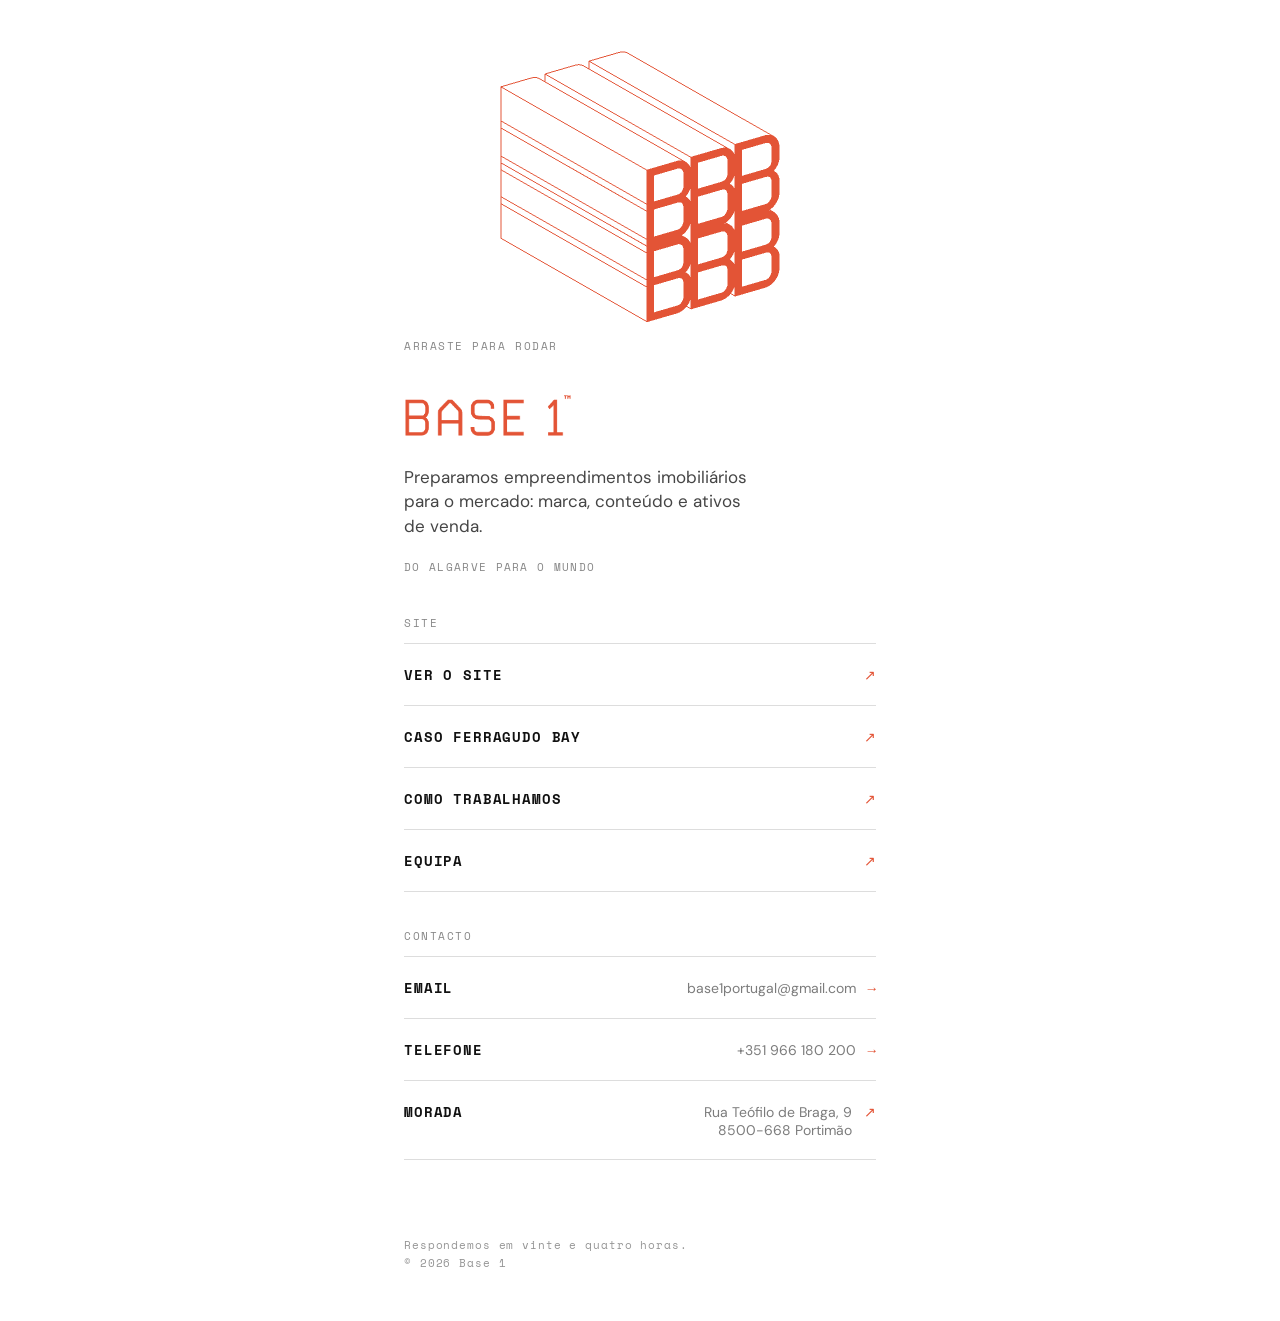
==== links/index.html @ bd5477a3 "Links: tijolo 3D e logótipo no laranja Base 1 (#E35436) Co-Authored-By: Claude Opus 5.5 <noreply@ant" ====
<!DOCTYPE html>
<html lang="pt-PT">
<head>
<meta charset="utf-8">
<meta name="viewport" content="width=device-width, initial-scale=1">
<title>Base 1 · Links</title>
<meta name="robots" content="noindex">
<link rel="icon" href="../favicon-32.png" sizes="32x32">
<link rel="apple-touch-icon" href="../apple-touch-icon.png">
<meta name="description" content="Base 1. Preparamos empreendimentos imobiliários para o mercado.">
<style>
@font-face{font-family:"Space Mono";font-weight:400;src:url(../assets/fonts/space-mono-400.woff2) format("woff2");font-display:swap}
@font-face{font-family:"Space Mono";font-weight:700;src:url(../assets/fonts/space-mono-700.woff2) format("woff2");font-display:swap}
@font-face{font-family:"DM Sans";font-weight:400;src:url(../assets/fonts/dm-sans-400.woff2) format("woff2");font-display:swap}
@font-face{font-family:"DM Sans";font-weight:500;src:url(../assets/fonts/dm-sans-500.woff2) format("woff2");font-display:swap}
:root{--ground:#FFFFFF;--ink:#111111;--orange:#E35436;--line:rgba(17,17,17,.14)}
*{box-sizing:border-box;margin:0;padding:0}
html,body{background:#FFFFFF;color:var(--ink)}
body{font-family:"DM Sans",system-ui,sans-serif;min-height:100vh;display:flex;flex-direction:column;-webkit-font-smoothing:antialiased}
.mono{font-family:"Space Mono",ui-monospace,monospace}
.wrap{width:100%;max-width:520px;margin:0 auto;padding:0 24px}
header{padding:56px 0 40px}
header img{display:block;width:168px;height:auto}
.lede{margin-top:28px;font-size:17px;line-height:1.45;max-width:30ch;color:rgba(17,17,17,.78)}
.tag{margin-top:20px;font-size:11px;letter-spacing:.12em;text-transform:uppercase;color:rgba(17,17,17,.5)}
.label{font-size:11px;letter-spacing:.14em;text-transform:uppercase;color:rgba(17,17,17,.5);padding:0 0 12px}
ul{list-style:none;border-top:1px solid var(--line)}
li{border-bottom:1px solid var(--line)}
.link{display:flex;justify-content:space-between;align-items:baseline;gap:16px;padding:20px 0;color:var(--ink);text-decoration:none;transition:color .15s,padding .15s}
.link .t{font-family:"Space Mono",monospace;font-weight:700;font-size:14px;letter-spacing:.06em;text-transform:uppercase}
.link .d{font-size:14px;color:rgba(17,17,17,.55);text-align:right;word-break:break-word}
.link .a{font-family:"Space Mono",monospace;font-size:14px;color:var(--orange);flex:none}
.link .r{display:flex;gap:12px;align-items:baseline;min-width:0}
.link:hover,.link:focus-visible{color:var(--orange);padding-left:8px;outline:none}
.link:hover .d{color:var(--ink)}
.group{margin-bottom:36px}
footer{margin-top:auto;padding:40px 0 48px}
footer p{font-family:"Space Mono",monospace;font-size:11px;letter-spacing:.08em;line-height:1.7;color:rgba(17,17,17,.45)}
.toast{position:fixed;left:50%;bottom:24px;transform:translateX(-50%) translateY(20px);background:var(--ink);color:#FFFFFF;font-family:"Space Mono",monospace;font-size:12px;letter-spacing:.08em;text-transform:uppercase;padding:10px 16px;opacity:0;transition:.2s;pointer-events:none}
.toast.on{opacity:1;transform:translateX(-50%)}
button.link{width:100%;background:none;border:0;font:inherit;cursor:pointer;text-align:left}
.hero{background:var(--ground);color:var(--ink);position:relative}
.hero canvas{display:block;width:100%;height:clamp(240px,70vw,370px);cursor:grab;touch-action:none;outline:none}
.hero canvas:active{cursor:grabbing}
.hero .hint{position:absolute;left:0;right:0;bottom:16px;font-family:"Space Mono",monospace;font-size:11px;letter-spacing:.14em;text-transform:uppercase;color:rgba(17,17,17,.5);pointer-events:none;transition:opacity .4s}
.hero .hint .wrap{display:flex;justify-content:space-between}
.hero .fallback{display:none;padding:48px 24px;justify-content:center}
.hero .fallback svg{width:min(70vw,320px);height:auto}
.hero.nogl canvas,.hero.nogl .hint{display:none}
.hero.nogl .fallback{display:flex}
</style>
</head>
<body>
<section class="hero" id="hero" aria-label="Tijolo Base 1 em 3D: arraste para rodar">
  <canvas id="brick" tabindex="0" aria-label="Tijolo Base 1 em 3D. Arraste ou use as setas para rodar."></canvas>
  <div class="hint"><div class="wrap"><span>Arraste para rodar</span></div></div>
  <div class="fallback"><svg id="Camada_2" data-name="Camada 2" xmlns="http://www.w3.org/2000/svg" viewBox="0 0 447.11 453.92">
  <g id="Camada_1-2" data-name="Camada 1">
    <path fill="#E35436" d="M447.11,238.6v-14.44c0-8.06-2.98-14.99-7.98-19.83l.4-.4L235.58,0l-.12.12v-.03h-67.9l-.02-.02-.02.02H.5v.5h-.5v258.79h1v-1.04l195.57,195.57.71-.71L1,256.93v-58.39l195.57,195.57.35-.35v58.84h56.46c7.61,0,14.2-2.72,18.96-7.33l7.68,7.68.35-.35h56.4c7.6,0,14.17-2.71,18.93-7.3l7.65,7.65.35-.35h0s56.46,0,56.46,0c15.61,0,26.93-11.42,26.93-27.15v-17.5c0-12.09-8.75-18.17-11.35-19.71,2.58-1.69,11.35-8.45,11.35-21.85v-14.44c0-15.73-11.33-27.15-26.93-27.15,15.61,0,26.93-11.42,26.93-27.15v-17.5c0-12.09-8.75-18.17-11.35-19.71,2.58-1.69,11.35-8.45,11.35-21.85ZM196.93,253.39L1,57.46V1.8l195.57,195.57.71-.71L1.71,1.09h66.86l200.76,200.76c-4.38-3.08-9.83-4.84-15.95-4.84h-56.46v56.37ZM196.93,335.82L1,139.89v-21.74l195.57,195.57.35-.35v22.45ZM1,141.31l195.57,195.57.35-.35v44.65L1,185.25v-43.94ZM1,116.74v-45.99l195.57,195.57.35-.35v46.69L1,116.74ZM1,69.33v-10.46l195.57,195.57.35-.35v11.16L1,69.33ZM253.82,265.97c9.61,0,13.53,4.75,13.53,16.38v17.28c0,6.49-5.32,13.75-12.44,13.75h-45.68v-47.4h44.58ZM209.24,254.1v-45.43h45.69c7.33,0,12.43,7.24,12.43,13.75v15.97c0,11.16-4.24,15.72-14.62,15.72h-43.5ZM280.32,297.66v54.3c0-15.73-11.33-27.15-26.93-27.15,15.61,0,26.93-11.42,26.93-27.15ZM268.97,260.45c2.58-1.69,11.35-8.45,11.35-21.85v41.56c0-12.09-8.75-18.17-11.35-19.71ZM209.24,336.46h45.69c7.33,0,12.43,7.24,12.43,13.75v15.97c0,11.16-4.24,15.72-14.62,15.72h-43.5v-45.43ZM280.32,366.39v41.56c0-12.09-8.75-18.17-11.35-19.71,2.58-1.69,11.35-8.45,11.35-21.85ZM280.32,224.17c0-7.6-2.65-14.19-7.14-18.97l.45-.45L69.98,1.09h13.71l196.28,196.28.71-.71L85.1,1.09h66.72l200.43,200.43c-4.29-2.87-9.57-4.5-15.47-4.5h-56.46v27.15ZM337.21,265.97c9.61,0,13.53,4.75,13.53,16.38v17.28c0,6.49-5.32,13.75-12.44,13.75h-45.68v-47.4h44.58ZM292.63,254.1v-45.43h45.69c7.33,0,12.43,7.24,12.43,13.75v15.97c0,11.16-4.24,15.72-14.62,15.72h-43.5ZM363.71,297.66v54.3c0-15.73-11.33-27.15-26.93-27.15,15.61,0,26.93-11.42,26.93-27.15ZM352.36,260.45c2.58-1.69,11.35-8.45,11.35-21.85v41.56c0-12.09-8.75-18.17-11.35-19.71ZM292.63,336.46h45.69c7.33,0,12.43,7.24,12.43,13.75v15.97c0,11.16-4.24,15.72-14.62,15.72h-43.5v-45.43ZM363.71,366.39v41.56c0-12.09-8.75-18.17-11.35-19.71,2.58-1.69,11.35-8.45,11.35-21.85ZM355.71,204.32l.38-.38L153.23,1.09h13.91l196.25,196.25.32-.32v27.15c0-8.07-2.99-15.01-8-19.85ZM1,197.12v-10.46l195.57,195.57.35-.35v11.16L1,197.12ZM254.92,441.16h-45.68v-47.4h44.58c9.61,0,13.53,4.75,13.53,16.38v17.28c0,6.49-5.32,13.75-12.44,13.75ZM273.05,444.56c4.57-4.8,7.27-11.44,7.27-19.11v26.38l-7.27-7.27ZM338.31,441.16h-45.68v-47.4h44.58c9.61,0,13.53,4.75,13.53,16.38v17.28c0,6.49-5.32,13.75-12.44,13.75ZM356.41,444.59c4.59-4.8,7.3-11.45,7.3-19.14v26.44l-7.3-7.3ZM434.14,427.41c0,6.49-5.32,13.75-12.44,13.75h-45.68v-47.4h44.58c9.61,0,13.53,4.75,13.53,16.38v17.28ZM421.71,336.46c7.33,0,12.43,7.24,12.43,13.75v15.97c0,11.16-4.24,15.72-14.62,15.72h-43.5v-45.43h45.69ZM434.14,299.62c0,6.49-5.32,13.75-12.44,13.75h-45.68v-47.4h44.58c9.61,0,13.53,4.75,13.53,16.38v17.28ZM434.14,238.38c0,11.16-4.24,15.72-14.62,15.72h-43.5v-45.43h45.69c7.33,0,12.43,7.24,12.43,13.75v15.97ZM420.17,197.02h-56.46l.39-.39L168.56,1.09h66.7l200.53,200.53c-4.32-2.93-9.65-4.6-15.61-4.6Z"/>
  </g>
</svg></div>
</section>
<div class="wrap">
  <header style="padding-top:24px">
    <img src="../assets/img/base1-logo-orange.png" alt="Base 1" width="499" height="127">
    <p class="lede">Preparamos empreendimentos imobiliários para o mercado: marca, conteúdo e ativos de venda.</p>
    <p class="tag mono">Do Algarve para o mundo</p>
  </header>

  <main>

    <section class="group">
      <p class="label mono">Site</p>
      <ul>
        <li><a class="link" href="../"><span class="t">Ver o site</span><span class="a">↗</span></a></li>
        <li><a class="link" href="../#caso"><span class="t">Caso Ferragudo Bay</span><span class="a">↗</span></a></li>
        <li><a class="link" href="../#metodo"><span class="t">Como trabalhamos</span><span class="a">↗</span></a></li>
        <li><a class="link" href="../#equipa"><span class="t">Equipa</span><span class="a">↗</span></a></li>
      </ul>
    </section>

    <section class="group">
      <p class="label mono">Contacto</p>
      <ul>
        <li><a class="link" href="mailto:base1portugal@gmail.com" data-copy="base1portugal@gmail.com"><span class="t">Email</span><span class="r"><span class="d">base1portugal@gmail.com</span><span class="a">→</span></span></a></li>
        <li><a class="link" href="tel:+351966180200" data-copy="+351 966 180 200"><span class="t">Telefone</span><span class="r"><span class="d">+351 966 180 200</span><span class="a">→</span></span></a></li>
        <li><a class="link" href="https://www.google.com/maps/search/?api=1&amp;query=Rua+Te%C3%B3filo+de+Braga+9+8500-668+Portim%C3%A3o" target="_blank" rel="noopener"><span class="t">Morada</span><span class="r"><span class="d">Rua Teófilo de Braga, 9<br>8500-668 Portimão</span><span class="a">↗</span></span></a></li>
      </ul>
    </section>
  </main>

  <footer>
    <p>Respondemos em vinte e quatro horas.<br>© 2026 Base 1</p>
  </footer>
</div>
<div class="toast" id="toast">Copiado</div>
<script>
// mailto/tel nem sempre abrem dentro de apps (ex.: browser do Instagram); copia o contacto como apoio.
document.querySelectorAll('[data-copy]').forEach(function(a){
  a.addEventListener('click',function(){
    var v=a.getAttribute('data-copy');
    try{navigator.clipboard.writeText(v).then(function(){
      var t=document.getElementById('toast');t.textContent='Copiado: '+v;t.classList.add('on');
      setTimeout(function(){t.classList.remove('on')},1800);
    }).catch(function(){});}catch(e){}
  });
});
</script>
<script src="../assets/js/three.min.js"></script>
<script src="../assets/js/tijolo.js"></script>
</body>
</html>
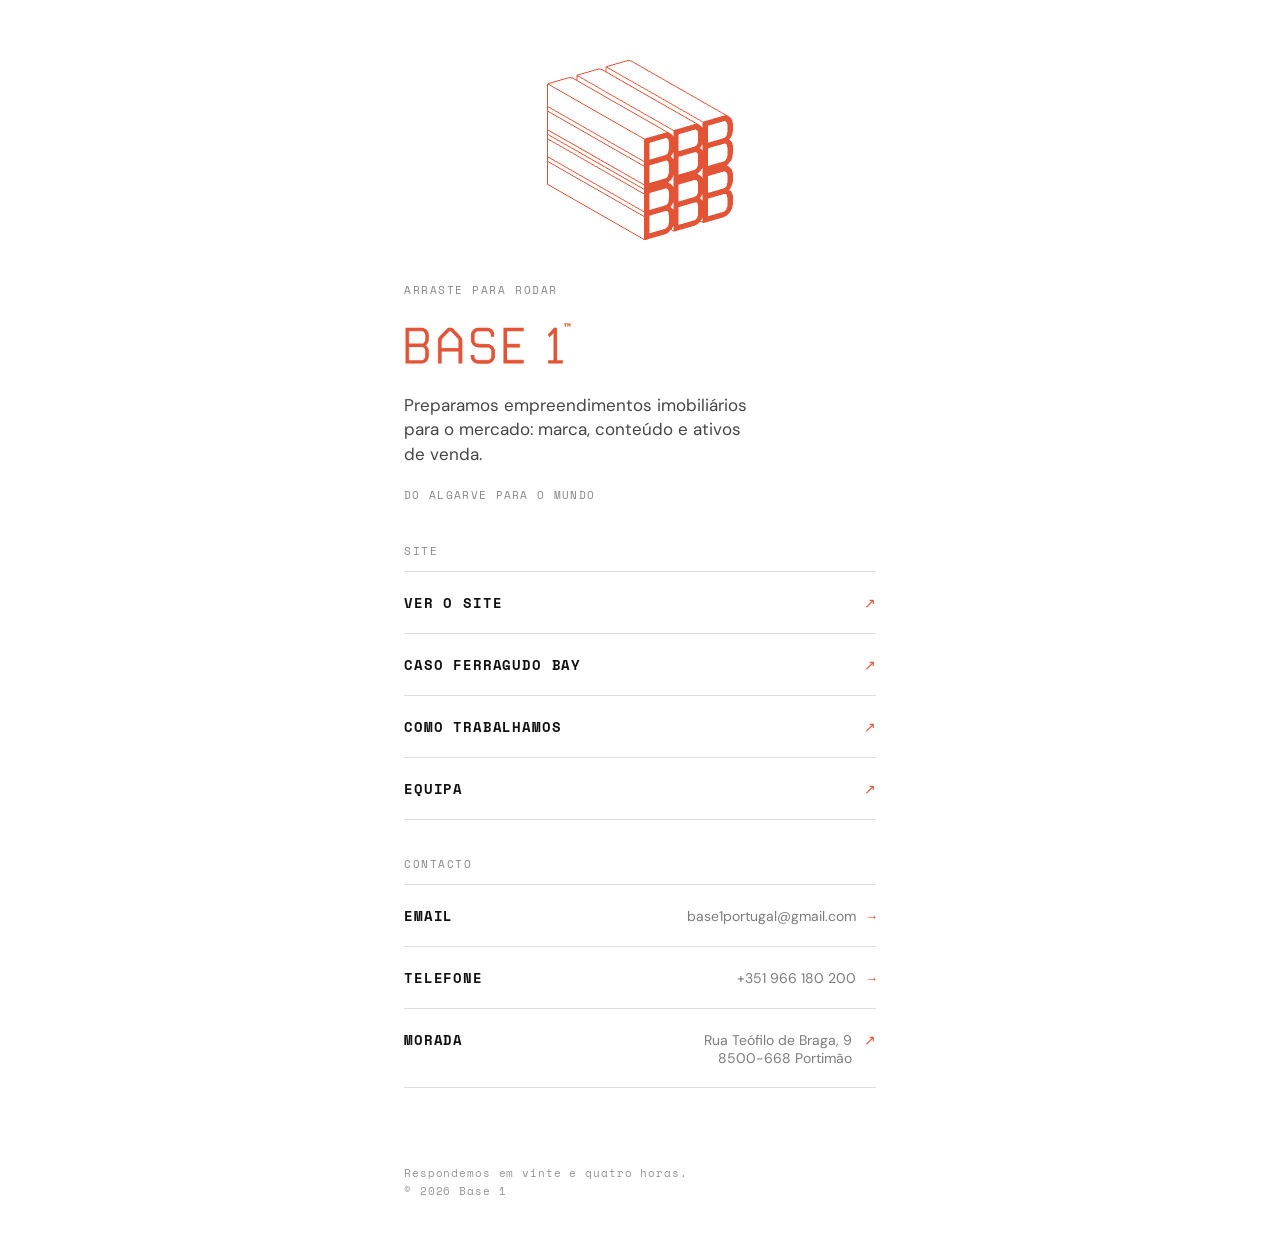
==== commit 3f88c0d4: "Links: tijolo 3D mais um terço mais pequeno Co-Authored-By: Claude Opus 5.5 <noreply@anthropic.com> " ====
--- a/links/index.html
+++ b/links/index.html
@@ -40,9 +40,9 @@
 .toast.on{opacity:1;transform:translateX(-50%)}
 button.link{width:100%;background:none;border:0;font:inherit;cursor:pointer;text-align:left}
 .hero{background:var(--ground);color:var(--ink);position:relative}
-.hero canvas{display:block;width:100%;height:clamp(240px,70vw,370px);cursor:grab;touch-action:none;outline:none}
+.hero{padding-top:24px}.hero canvas{display:block;width:100%;height:clamp(170px,47vw,250px);cursor:grab;touch-action:none;outline:none}
 .hero canvas:active{cursor:grabbing}
-.hero .hint{position:absolute;left:0;right:0;bottom:16px;font-family:"Space Mono",monospace;font-size:11px;letter-spacing:.14em;text-transform:uppercase;color:rgba(17,17,17,.5);pointer-events:none;transition:opacity .4s}
+.hero .hint{position:static;padding:8px 0 0;font-family:"Space Mono",monospace;font-size:11px;letter-spacing:.14em;text-transform:uppercase;color:rgba(17,17,17,.5);pointer-events:none;transition:opacity .4s}
 .hero .hint .wrap{display:flex;justify-content:space-between}
 .hero .fallback{display:none;padding:48px 24px;justify-content:center}
 .hero .fallback svg{width:min(70vw,320px);height:auto}
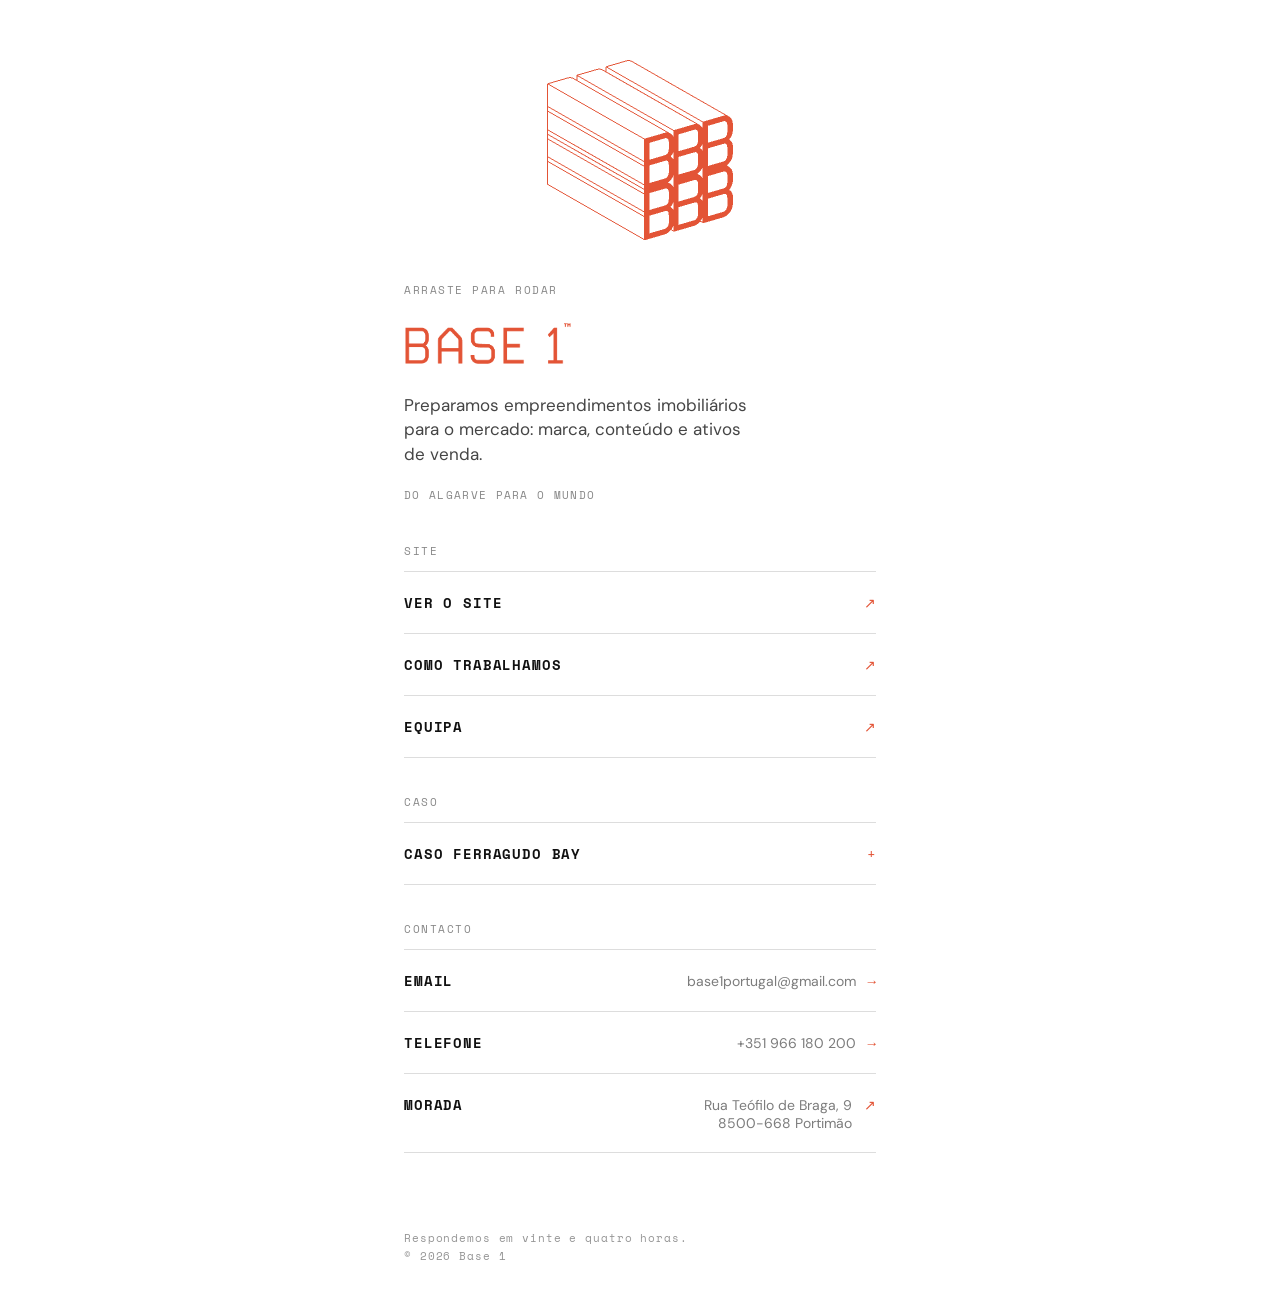
==== commit 15b5d3e2: "Links: caso Ferragudo Bay passa para baixo, numa secção que abre ao tocar Sai da lista do site e fic" ====
--- a/links/index.html
+++ b/links/index.html
@@ -48,6 +48,37 @@
 .hero .fallback svg{width:min(70vw,320px);height:auto}
 .hero.nogl canvas,.hero.nogl .hint{display:none}
 .hero.nogl .fallback{display:flex}
+
+/* Caso Ferragudo Bay: abre ao tocar. Usa a paleta do Ferragudo Bay, não o laranja da Base 1. */
+:root{--fb-stone:#F2ECE2;--fb-navy:#213B4F;--fb-clay:#A45F4C;--fb-mist:#C8D1D9;--fb-sky:#9CC3EA}
+details.case{border-top:1px solid var(--line);border-bottom:1px solid var(--line)}
+details.case summary{list-style:none;cursor:pointer}
+details.case summary::-webkit-details-marker{display:none}
+details.case .a.open{display:none}
+details.case[open] .a.open{display:inline}
+details.case[open] .a.closed{display:none}
+.cb{color:var(--fb-navy);padding:4px 0 32px;display:flex;flex-direction:column;gap:28px}
+.cb img,.cb video{display:block;width:100%;height:auto;background:var(--fb-stone)}
+.cb .k{font-family:"Space Mono",monospace;font-size:11px;letter-spacing:.14em;text-transform:uppercase;color:var(--fb-clay);margin-bottom:8px;display:block}
+.cb h3,.cb .caps{font-family:"Space Mono",monospace;font-weight:700;text-transform:uppercase;letter-spacing:.02em;font-size:18px;line-height:1.3}
+.cb p{font-size:15px;line-height:1.5}
+.cb .blk{background:var(--fb-stone);padding:22px 20px;display:flex;flex-direction:column;gap:16px}
+.cb .blk.mist{background:var(--fb-mist)}
+.cb .blk.sky{background:var(--fb-sky)}
+.cb .blk.clay{background:var(--fb-clay);color:#FFFFFF}
+.cb .blk.clay .k{color:#FFFFFF;opacity:.75}
+.cb .blk.navy{background:var(--fb-navy);color:#FFFFFF}
+.cb ul.recs{list-style:none;border-top:1px solid rgba(33,59,79,.25)}
+.cb ul.recs li{border-bottom:1px solid rgba(33,59,79,.25);padding:10px 0;font-size:15px}
+.cb .fact .key{font-family:"Space Mono",monospace;font-weight:700;font-size:22px;display:block;margin-bottom:4px}
+.cb .fact{border-top:1px solid rgba(255,255,255,.35);padding-top:12px}
+.cb figure{display:flex;flex-direction:column;gap:8px}
+.cb figcaption{font-family:"Space Mono",monospace;font-size:11px;letter-spacing:.12em;text-transform:uppercase;color:rgba(33,59,79,.7);display:flex;justify-content:space-between;gap:12px}
+.cb figcaption a,.cb .more{color:var(--fb-navy)}
+.cb .big{font-family:"Space Mono",monospace;font-weight:700;font-size:44px;color:var(--fb-clay);line-height:1}
+.cb .meta{font-family:"Space Mono",monospace;font-size:11px;letter-spacing:.1em;text-transform:uppercase;color:rgba(33,59,79,.65);line-height:1.7}
+.cb .more{font-family:"Space Mono",monospace;font-weight:700;font-size:13px;letter-spacing:.06em;text-transform:uppercase;text-decoration:none;border-top:1px solid var(--fb-navy);padding-top:14px;display:flex;justify-content:space-between}
+.cb .logo img{background:none;width:60%;max-width:240px}
 </style>
 </head>
 <body>
@@ -73,10 +104,88 @@
       <p class="label mono">Site</p>
       <ul>
         <li><a class="link" href="../"><span class="t">Ver o site</span><span class="a">↗</span></a></li>
-        <li><a class="link" href="../#caso"><span class="t">Caso Ferragudo Bay</span><span class="a">↗</span></a></li>
         <li><a class="link" href="../#metodo"><span class="t">Como trabalhamos</span><span class="a">↗</span></a></li>
         <li><a class="link" href="../#equipa"><span class="t">Equipa</span><span class="a">↗</span></a></li>
       </ul>
+    </section>
+
+    <section class="group">
+      <p class="label mono">Caso</p>
+      <details class="case">
+        <summary class="link"><span class="t">Caso Ferragudo Bay</span><span class="a closed">+</span><span class="a open">−</span></summary>
+        <div class="cb">
+          <img src="../assets/img/fb-rooftop.jpg" width="1280" height="853" loading="lazy" alt="Rooftop do Ferragudo Bay ao anoitecer, com o estuário e Portimão ao fundo">
+          <div class="blk navy">
+            <p>Ferragudo, concelho de Lagoa. 45 frações em primeira linha de água, à entrada da vila. Para a Rising Stone.</p>
+            <p class="caps">Onde Ferragudo se abre.</p>
+          </div>
+
+          <div class="blk">
+            <span class="k">Ponto de partida</span>
+            <h3>Um bom projeto. Faltava dizer porquê.</h3>
+            <div><span class="k">O que recebemos</span><p>Uma localização rara, à entrada da vila e em primeira linha de água. Arquitetura desenhada e renders de qualidade.</p></div>
+            <div><span class="k">O que faltava</span><p>Uma razão clara para o comprador escolher este projeto e não outro do mesmo troço de costa.</p></div>
+            <div><span class="k">O que ficou</span><p style="color:var(--fb-clay)">Uma posição própria no mercado, traduzida numa marca e numa apresentação comercial coerente.</p></div>
+          </div>
+          <img src="../assets/img/fb-jardim.jpg" width="960" height="1067" loading="lazy" alt="Fachada e jardim de uma das casas do Ferragudo Bay">
+
+          <div class="blk mist">
+            <span class="k" style="color:var(--fb-navy)">Produto</span>
+            <h3>Antes de o comunicar, trabalhámos o produto com o promotor.</h3>
+            <p>Neste segmento, quem compra avalia a casa e também a forma como o condomínio é gerido.</p>
+            <p>Propusemos quatro acrescentos ao projeto. A Rising Stone incorporou os quatro.</p>
+            <ul class="recs"><li>Receção</li><li>Escritório de gestão</li><li>Áreas de pessoal e manutenção</li><li>Porta direta para a praia do estuário</li></ul>
+          </div>
+
+          <div class="blk clay">
+            <span class="k">Investigação</span>
+            <h3>Fomos ao lugar antes de desenhar seja o que for.</h3>
+            <div class="fact"><span class="key">1883</span><p>O empreendimento ocupa o chão da Fábrica da Praia do Paraíso, que começou a laborar em novembro de 1883. É a mais antiga registada no levantamento académico das duas margens do Arade.</p></div>
+            <div class="fact"><span class="key">Passagem</span><p>O sítio chama-se Passagem. É o nome oficial do lugar, com código postal próprio, e não um nome inventado para a marca.</p></div>
+            <div class="fact"><span class="key">80 m</span><p>Da entrada do condomínio à praia do estuário são cerca de oitenta metros, sem nada construído pelo meio.</p></div>
+            <p class="caps">Nada disto estava no material que recebemos.</p>
+          </div>
+          <img src="../assets/img/ferragudo-vila.jpg" width="1000" height="1500" loading="lazy" alt="A vila de Ferragudo vista da outra margem do Arade, com a igreja no alto e palmeiras em primeiro plano">
+
+          <div class="blk sky">
+            <span class="k" style="color:var(--fb-navy)">Marca · O conceito: A Passagem</span>
+            <p class="caps">Um lugar de passagem. Uma casa para ficar.</p>
+            <p><strong>A Passagem dá o conceito. A fábrica dá-lhe a prova.</strong></p>
+            <p>O nome do lugar passou a estruturar tudo: a narrativa, a hierarquia dos argumentos e a ordem por que o projeto se apresenta a um comprador.</p>
+            <div class="logo"><img src="../assets/img/fb-logo-completo.svg" width="1880" height="1616" loading="lazy" alt="Logótipo Ferragudo Bay"></div>
+          </div>
+
+          <div>
+            <span class="k">Ativos de venda · Lançamento</span>
+            <h3>De uma decisão inicial a tudo o que o comprador vê.</h3>
+            <p style="margin-top:12px">Marca e sistema visual. Narrativa e argumentário. Website. Filme. Outdoors. Lançamento online. Materiais para a equipa comercial.</p>
+          </div>
+          <figure>
+            <video controls preload="none" playsinline width="1920" height="1080" poster="../assets/img/fb-filme.jpg" aria-label="Filme do Ferragudo Bay"><source src="../assets/video/ferragudo-bay-teaser.mp4" type="video/mp4"></video>
+            <figcaption><span>Filme · 1 min</span></figcaption>
+          </figure>
+          <figure>
+            <a href="https://www.ferragudobay.com" target="_blank" rel="noopener" aria-label="Abrir o website do Ferragudo Bay"><img src="../assets/img/fb-website.jpg" width="1280" height="594" loading="lazy" alt="Página inicial do website do Ferragudo Bay"></a>
+            <figcaption><span>Website</span><a href="https://www.ferragudobay.com" target="_blank" rel="noopener">ferragudobay.com ↗</a></figcaption>
+          </figure>
+          <figure>
+            <img src="../assets/img/fb-outdoor-local.jpg" width="1024" height="561" loading="lazy" alt="Outdoor do Ferragudo Bay instalado numa estrada de Ferragudo">
+            <figcaption><span>Outdoor, no local</span></figcaption>
+          </figure>
+          <figure>
+            <img src="../assets/img/fb-outdoor-peca.jpg" width="1528" height="594" loading="lazy" alt="Peça do outdoor do Ferragudo Bay com lista de espera e código QR">
+            <figcaption><span>Outdoor, a peça</span></figcaption>
+          </figure>
+
+          <div>
+            <span class="k">Resultado</span>
+            <p class="big">50+</p>
+            <p style="margin-top:10px">contactos de interessados nos primeiros três dias do pré-lançamento online, a 19 de setembro de 2026. O lançamento oficial é em fevereiro de 2027.</p>
+          </div>
+          <p class="meta">Ferragudo Bay · 45 frações · Sítio da Passagem, Ferragudo · Promotor Rising Stone</p>
+          <a class="more" href="../#caso"><span>Ver o caso no site</span><span>↗</span></a>
+        </div>
+      </details>
     </section>
 
     <section class="group">
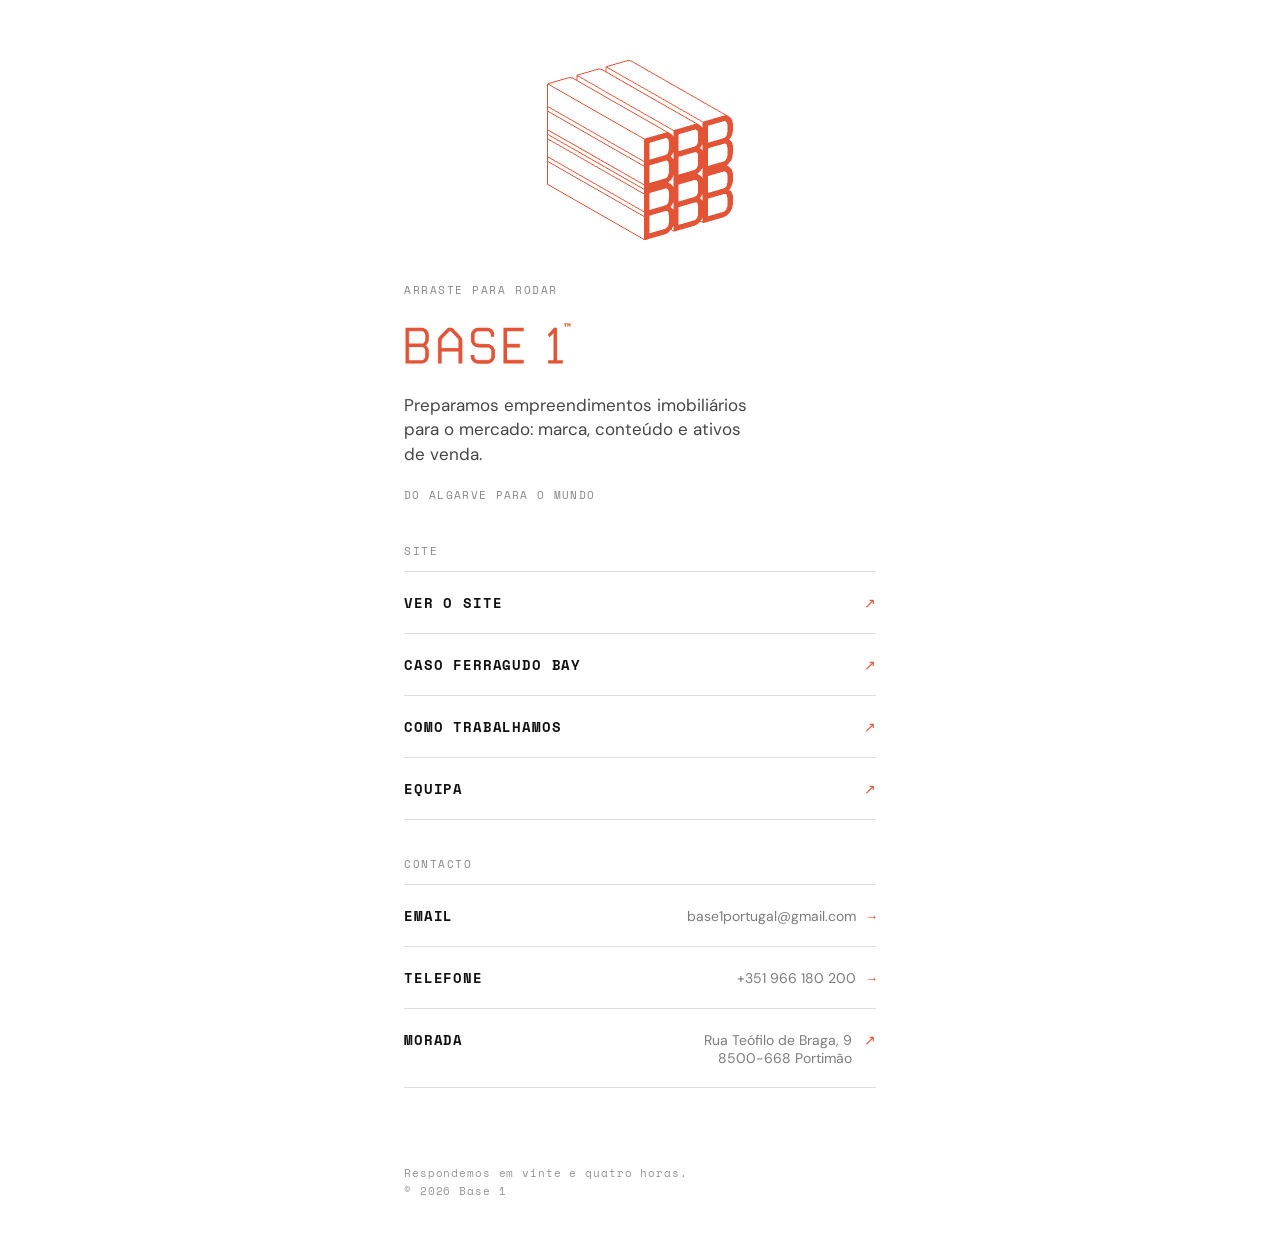
==== commit 0bcba01b: "Reverte: caso Ferragudo Bay volta a ser link para o site Co-Authored-By: Claude Opus 5.5 <noreply@an" ====
--- a/links/index.html
+++ b/links/index.html
@@ -48,37 +48,6 @@
 .hero .fallback svg{width:min(70vw,320px);height:auto}
 .hero.nogl canvas,.hero.nogl .hint{display:none}
 .hero.nogl .fallback{display:flex}
-
-/* Caso Ferragudo Bay: abre ao tocar. Usa a paleta do Ferragudo Bay, não o laranja da Base 1. */
-:root{--fb-stone:#F2ECE2;--fb-navy:#213B4F;--fb-clay:#A45F4C;--fb-mist:#C8D1D9;--fb-sky:#9CC3EA}
-details.case{border-top:1px solid var(--line);border-bottom:1px solid var(--line)}
-details.case summary{list-style:none;cursor:pointer}
-details.case summary::-webkit-details-marker{display:none}
-details.case .a.open{display:none}
-details.case[open] .a.open{display:inline}
-details.case[open] .a.closed{display:none}
-.cb{color:var(--fb-navy);padding:4px 0 32px;display:flex;flex-direction:column;gap:28px}
-.cb img,.cb video{display:block;width:100%;height:auto;background:var(--fb-stone)}
-.cb .k{font-family:"Space Mono",monospace;font-size:11px;letter-spacing:.14em;text-transform:uppercase;color:var(--fb-clay);margin-bottom:8px;display:block}
-.cb h3,.cb .caps{font-family:"Space Mono",monospace;font-weight:700;text-transform:uppercase;letter-spacing:.02em;font-size:18px;line-height:1.3}
-.cb p{font-size:15px;line-height:1.5}
-.cb .blk{background:var(--fb-stone);padding:22px 20px;display:flex;flex-direction:column;gap:16px}
-.cb .blk.mist{background:var(--fb-mist)}
-.cb .blk.sky{background:var(--fb-sky)}
-.cb .blk.clay{background:var(--fb-clay);color:#FFFFFF}
-.cb .blk.clay .k{color:#FFFFFF;opacity:.75}
-.cb .blk.navy{background:var(--fb-navy);color:#FFFFFF}
-.cb ul.recs{list-style:none;border-top:1px solid rgba(33,59,79,.25)}
-.cb ul.recs li{border-bottom:1px solid rgba(33,59,79,.25);padding:10px 0;font-size:15px}
-.cb .fact .key{font-family:"Space Mono",monospace;font-weight:700;font-size:22px;display:block;margin-bottom:4px}
-.cb .fact{border-top:1px solid rgba(255,255,255,.35);padding-top:12px}
-.cb figure{display:flex;flex-direction:column;gap:8px}
-.cb figcaption{font-family:"Space Mono",monospace;font-size:11px;letter-spacing:.12em;text-transform:uppercase;color:rgba(33,59,79,.7);display:flex;justify-content:space-between;gap:12px}
-.cb figcaption a,.cb .more{color:var(--fb-navy)}
-.cb .big{font-family:"Space Mono",monospace;font-weight:700;font-size:44px;color:var(--fb-clay);line-height:1}
-.cb .meta{font-family:"Space Mono",monospace;font-size:11px;letter-spacing:.1em;text-transform:uppercase;color:rgba(33,59,79,.65);line-height:1.7}
-.cb .more{font-family:"Space Mono",monospace;font-weight:700;font-size:13px;letter-spacing:.06em;text-transform:uppercase;text-decoration:none;border-top:1px solid var(--fb-navy);padding-top:14px;display:flex;justify-content:space-between}
-.cb .logo img{background:none;width:60%;max-width:240px}
 </style>
 </head>
 <body>
@@ -104,88 +73,10 @@
       <p class="label mono">Site</p>
       <ul>
         <li><a class="link" href="../"><span class="t">Ver o site</span><span class="a">↗</span></a></li>
+        <li><a class="link" href="../#caso"><span class="t">Caso Ferragudo Bay</span><span class="a">↗</span></a></li>
         <li><a class="link" href="../#metodo"><span class="t">Como trabalhamos</span><span class="a">↗</span></a></li>
         <li><a class="link" href="../#equipa"><span class="t">Equipa</span><span class="a">↗</span></a></li>
       </ul>
-    </section>
-
-    <section class="group">
-      <p class="label mono">Caso</p>
-      <details class="case">
-        <summary class="link"><span class="t">Caso Ferragudo Bay</span><span class="a closed">+</span><span class="a open">−</span></summary>
-        <div class="cb">
-          <img src="../assets/img/fb-rooftop.jpg" width="1280" height="853" loading="lazy" alt="Rooftop do Ferragudo Bay ao anoitecer, com o estuário e Portimão ao fundo">
-          <div class="blk navy">
-            <p>Ferragudo, concelho de Lagoa. 45 frações em primeira linha de água, à entrada da vila. Para a Rising Stone.</p>
-            <p class="caps">Onde Ferragudo se abre.</p>
-          </div>
-
-          <div class="blk">
-            <span class="k">Ponto de partida</span>
-            <h3>Um bom projeto. Faltava dizer porquê.</h3>
-            <div><span class="k">O que recebemos</span><p>Uma localização rara, à entrada da vila e em primeira linha de água. Arquitetura desenhada e renders de qualidade.</p></div>
-            <div><span class="k">O que faltava</span><p>Uma razão clara para o comprador escolher este projeto e não outro do mesmo troço de costa.</p></div>
-            <div><span class="k">O que ficou</span><p style="color:var(--fb-clay)">Uma posição própria no mercado, traduzida numa marca e numa apresentação comercial coerente.</p></div>
-          </div>
-          <img src="../assets/img/fb-jardim.jpg" width="960" height="1067" loading="lazy" alt="Fachada e jardim de uma das casas do Ferragudo Bay">
-
-          <div class="blk mist">
-            <span class="k" style="color:var(--fb-navy)">Produto</span>
-            <h3>Antes de o comunicar, trabalhámos o produto com o promotor.</h3>
-            <p>Neste segmento, quem compra avalia a casa e também a forma como o condomínio é gerido.</p>
-            <p>Propusemos quatro acrescentos ao projeto. A Rising Stone incorporou os quatro.</p>
-            <ul class="recs"><li>Receção</li><li>Escritório de gestão</li><li>Áreas de pessoal e manutenção</li><li>Porta direta para a praia do estuário</li></ul>
-          </div>
-
-          <div class="blk clay">
-            <span class="k">Investigação</span>
-            <h3>Fomos ao lugar antes de desenhar seja o que for.</h3>
-            <div class="fact"><span class="key">1883</span><p>O empreendimento ocupa o chão da Fábrica da Praia do Paraíso, que começou a laborar em novembro de 1883. É a mais antiga registada no levantamento académico das duas margens do Arade.</p></div>
-            <div class="fact"><span class="key">Passagem</span><p>O sítio chama-se Passagem. É o nome oficial do lugar, com código postal próprio, e não um nome inventado para a marca.</p></div>
-            <div class="fact"><span class="key">80 m</span><p>Da entrada do condomínio à praia do estuário são cerca de oitenta metros, sem nada construído pelo meio.</p></div>
-            <p class="caps">Nada disto estava no material que recebemos.</p>
-          </div>
-          <img src="../assets/img/ferragudo-vila.jpg" width="1000" height="1500" loading="lazy" alt="A vila de Ferragudo vista da outra margem do Arade, com a igreja no alto e palmeiras em primeiro plano">
-
-          <div class="blk sky">
-            <span class="k" style="color:var(--fb-navy)">Marca · O conceito: A Passagem</span>
-            <p class="caps">Um lugar de passagem. Uma casa para ficar.</p>
-            <p><strong>A Passagem dá o conceito. A fábrica dá-lhe a prova.</strong></p>
-            <p>O nome do lugar passou a estruturar tudo: a narrativa, a hierarquia dos argumentos e a ordem por que o projeto se apresenta a um comprador.</p>
-            <div class="logo"><img src="../assets/img/fb-logo-completo.svg" width="1880" height="1616" loading="lazy" alt="Logótipo Ferragudo Bay"></div>
-          </div>
-
-          <div>
-            <span class="k">Ativos de venda · Lançamento</span>
-            <h3>De uma decisão inicial a tudo o que o comprador vê.</h3>
-            <p style="margin-top:12px">Marca e sistema visual. Narrativa e argumentário. Website. Filme. Outdoors. Lançamento online. Materiais para a equipa comercial.</p>
-          </div>
-          <figure>
-            <video controls preload="none" playsinline width="1920" height="1080" poster="../assets/img/fb-filme.jpg" aria-label="Filme do Ferragudo Bay"><source src="../assets/video/ferragudo-bay-teaser.mp4" type="video/mp4"></video>
-            <figcaption><span>Filme · 1 min</span></figcaption>
-          </figure>
-          <figure>
-            <a href="https://www.ferragudobay.com" target="_blank" rel="noopener" aria-label="Abrir o website do Ferragudo Bay"><img src="../assets/img/fb-website.jpg" width="1280" height="594" loading="lazy" alt="Página inicial do website do Ferragudo Bay"></a>
-            <figcaption><span>Website</span><a href="https://www.ferragudobay.com" target="_blank" rel="noopener">ferragudobay.com ↗</a></figcaption>
-          </figure>
-          <figure>
-            <img src="../assets/img/fb-outdoor-local.jpg" width="1024" height="561" loading="lazy" alt="Outdoor do Ferragudo Bay instalado numa estrada de Ferragudo">
-            <figcaption><span>Outdoor, no local</span></figcaption>
-          </figure>
-          <figure>
-            <img src="../assets/img/fb-outdoor-peca.jpg" width="1528" height="594" loading="lazy" alt="Peça do outdoor do Ferragudo Bay com lista de espera e código QR">
-            <figcaption><span>Outdoor, a peça</span></figcaption>
-          </figure>
-
-          <div>
-            <span class="k">Resultado</span>
-            <p class="big">50+</p>
-            <p style="margin-top:10px">contactos de interessados nos primeiros três dias do pré-lançamento online, a 19 de setembro de 2026. O lançamento oficial é em fevereiro de 2027.</p>
-          </div>
-          <p class="meta">Ferragudo Bay · 45 frações · Sítio da Passagem, Ferragudo · Promotor Rising Stone</p>
-          <a class="more" href="../#caso"><span>Ver o caso no site</span><span>↗</span></a>
-        </div>
-      </details>
     </section>
 
     <section class="group">
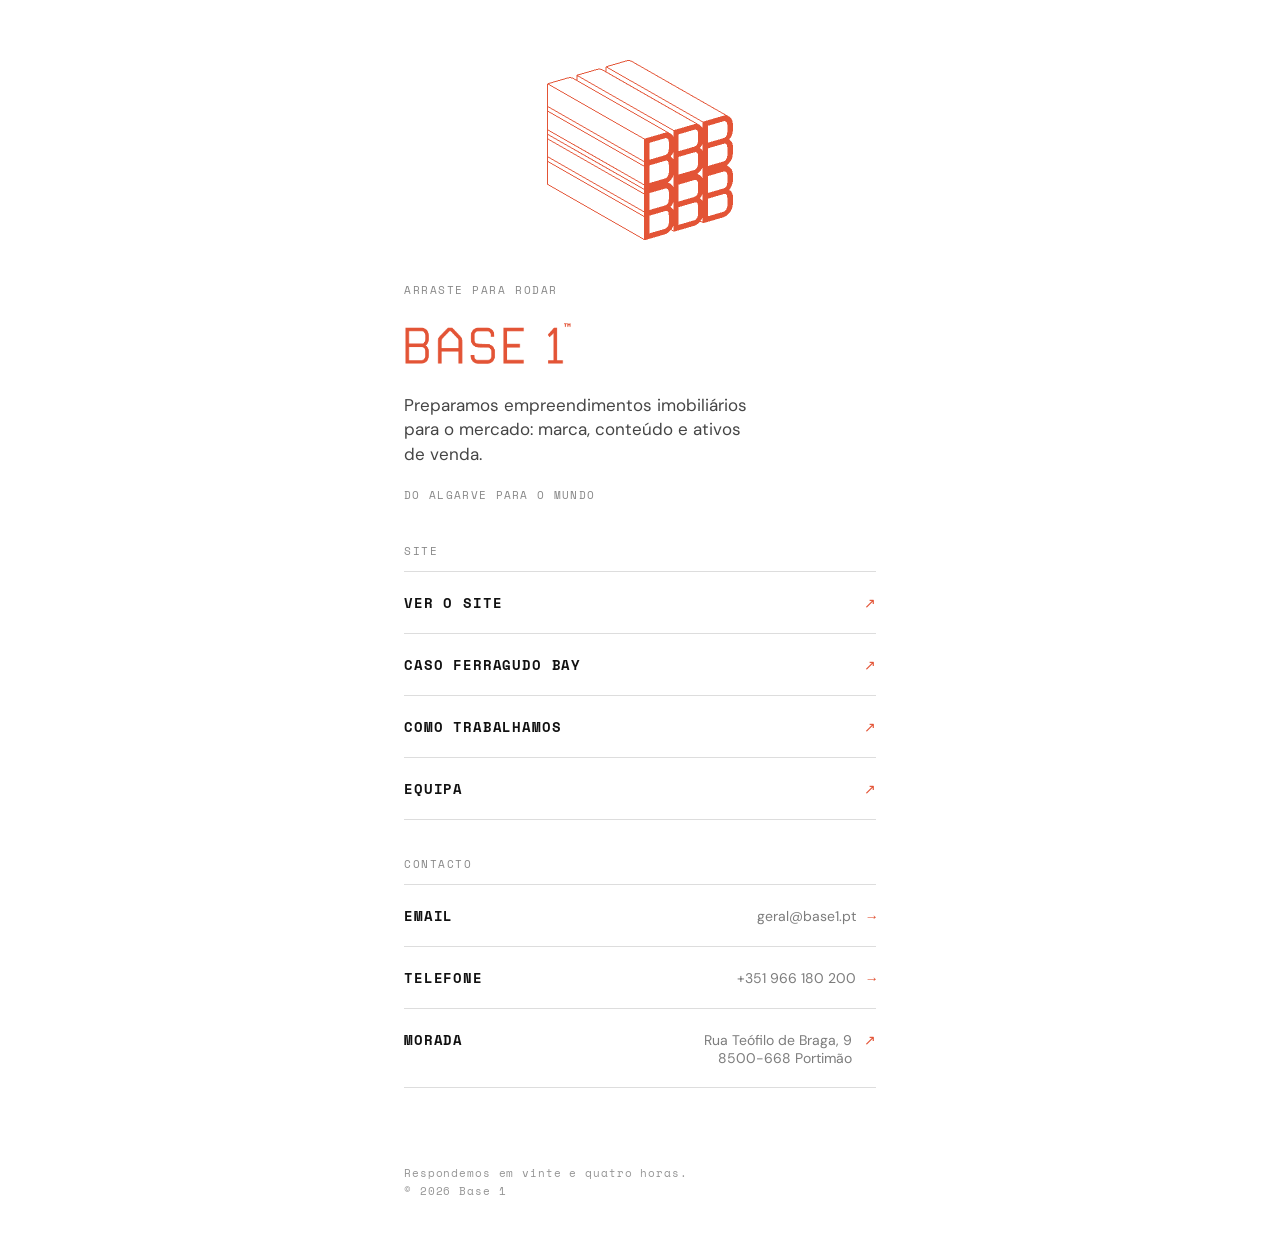
==== commit ef947861: "Email do site passa a geral@base1.pt Co-Authored-By: Claude Opus 5.5 <noreply@anthropic.com> Claude-" ====
--- a/links/index.html
+++ b/links/index.html
@@ -72,17 +72,17 @@
     <section class="group">
       <p class="label mono">Site</p>
       <ul>
-        <li><a class="link" href="../"><span class="t">Ver o site</span><span class="a">↗</span></a></li>
-        <li><a class="link" href="../#caso"><span class="t">Caso Ferragudo Bay</span><span class="a">↗</span></a></li>
-        <li><a class="link" href="../#metodo"><span class="t">Como trabalhamos</span><span class="a">↗</span></a></li>
-        <li><a class="link" href="../#equipa"><span class="t">Equipa</span><span class="a">↗</span></a></li>
+        <li><a class="link" href="https://base1.pt/" target="_blank" rel="noopener"><span class="t">Ver o site</span><span class="a">↗</span></a></li>
+        <li><a class="link" href="https://base1.pt/#caso" target="_blank" rel="noopener"><span class="t">Caso Ferragudo Bay</span><span class="a">↗</span></a></li>
+        <li><a class="link" href="https://base1.pt/#metodo" target="_blank" rel="noopener"><span class="t">Como trabalhamos</span><span class="a">↗</span></a></li>
+        <li><a class="link" href="https://base1.pt/#equipa" target="_blank" rel="noopener"><span class="t">Equipa</span><span class="a">↗</span></a></li>
       </ul>
     </section>
 
     <section class="group">
       <p class="label mono">Contacto</p>
       <ul>
-        <li><a class="link" href="mailto:base1portugal@gmail.com" data-copy="base1portugal@gmail.com"><span class="t">Email</span><span class="r"><span class="d">base1portugal@gmail.com</span><span class="a">→</span></span></a></li>
+        <li><a class="link" href="mailto:geral@base1.pt" data-copy="geral@base1.pt"><span class="t">Email</span><span class="r"><span class="d">geral@base1.pt</span><span class="a">→</span></span></a></li>
         <li><a class="link" href="tel:+351966180200" data-copy="+351 966 180 200"><span class="t">Telefone</span><span class="r"><span class="d">+351 966 180 200</span><span class="a">→</span></span></a></li>
         <li><a class="link" href="https://www.google.com/maps/search/?api=1&amp;query=Rua+Te%C3%B3filo+de+Braga+9+8500-668+Portim%C3%A3o" target="_blank" rel="noopener"><span class="t">Morada</span><span class="r"><span class="d">Rua Teófilo de Braga, 9<br>8500-668 Portimão</span><span class="a">↗</span></span></a></li>
       </ul>
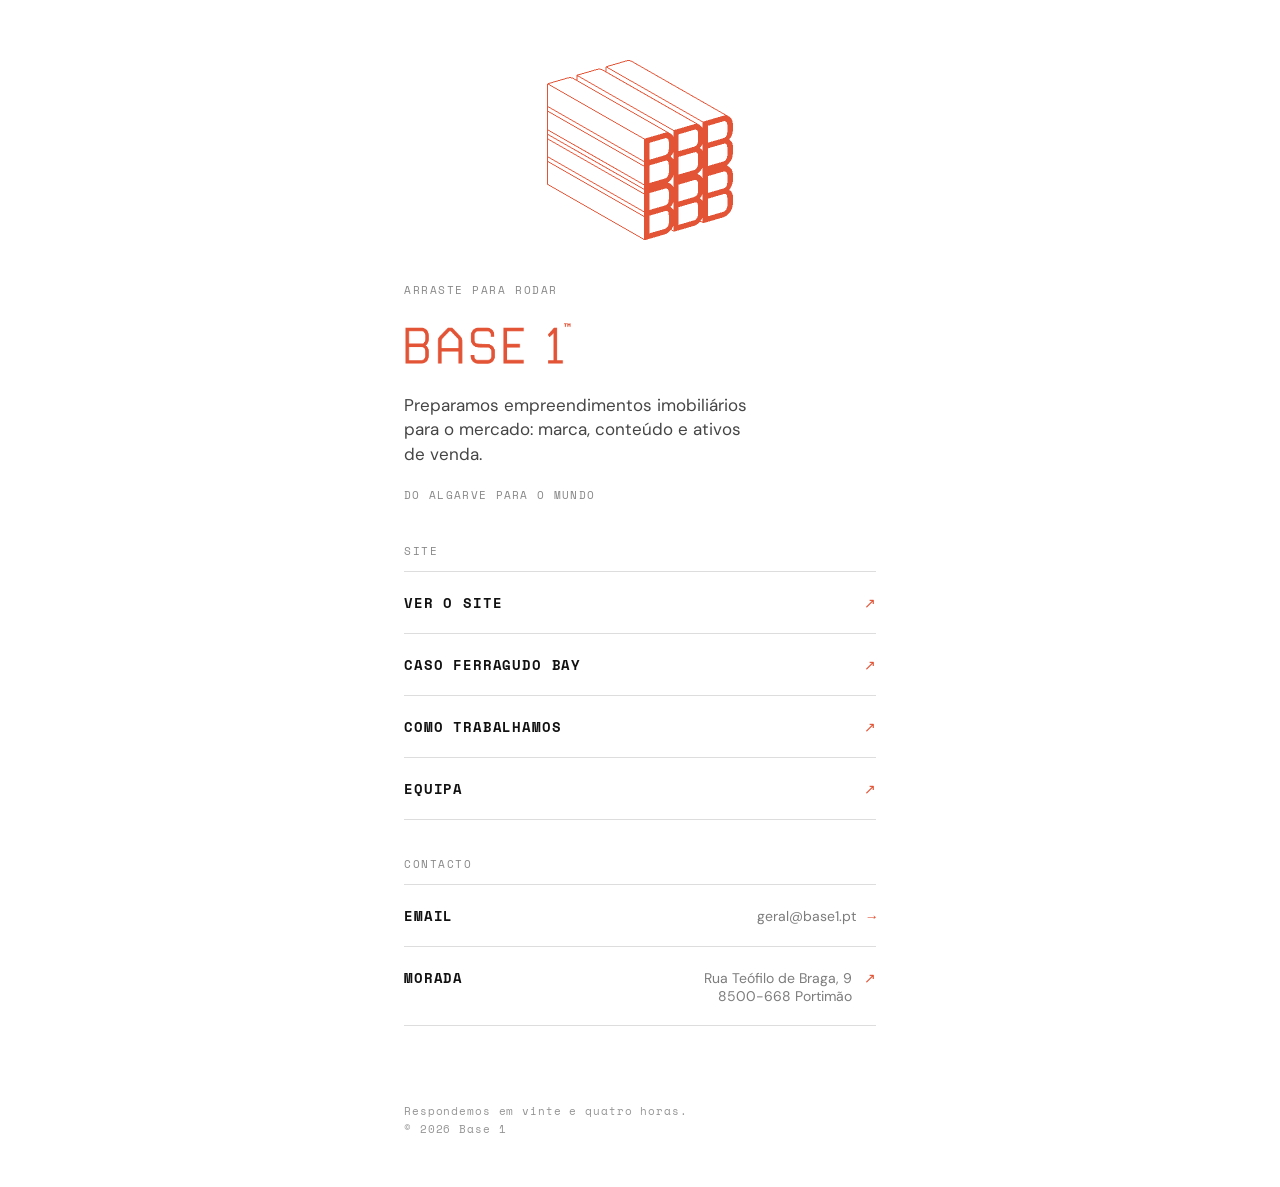
==== commit 46db9443: "Links: sai o telefone Co-Authored-By: Claude Opus 5.5 <noreply@anthropic.com> Claude-Session: https:" ====
--- a/links/index.html
+++ b/links/index.html
@@ -83,7 +83,6 @@
       <p class="label mono">Contacto</p>
       <ul>
         <li><a class="link" href="mailto:geral@base1.pt" data-copy="geral@base1.pt"><span class="t">Email</span><span class="r"><span class="d">geral@base1.pt</span><span class="a">→</span></span></a></li>
-        <li><a class="link" href="tel:+351966180200" data-copy="+351 966 180 200"><span class="t">Telefone</span><span class="r"><span class="d">+351 966 180 200</span><span class="a">→</span></span></a></li>
         <li><a class="link" href="https://www.google.com/maps/search/?api=1&amp;query=Rua+Te%C3%B3filo+de+Braga+9+8500-668+Portim%C3%A3o" target="_blank" rel="noopener"><span class="t">Morada</span><span class="r"><span class="d">Rua Teófilo de Braga, 9<br>8500-668 Portimão</span><span class="a">↗</span></span></a></li>
       </ul>
     </section>
@@ -95,7 +94,7 @@
 </div>
 <div class="toast" id="toast">Copiado</div>
 <script>
-// mailto/tel nem sempre abrem dentro de apps (ex.: browser do Instagram); copia o contacto como apoio.
+// mailto nem sempre abrem dentro de apps (ex.: browser do Instagram); copia o contacto como apoio.
 document.querySelectorAll('[data-copy]').forEach(function(a){
   a.addEventListener('click',function(){
     var v=a.getAttribute('data-copy');
